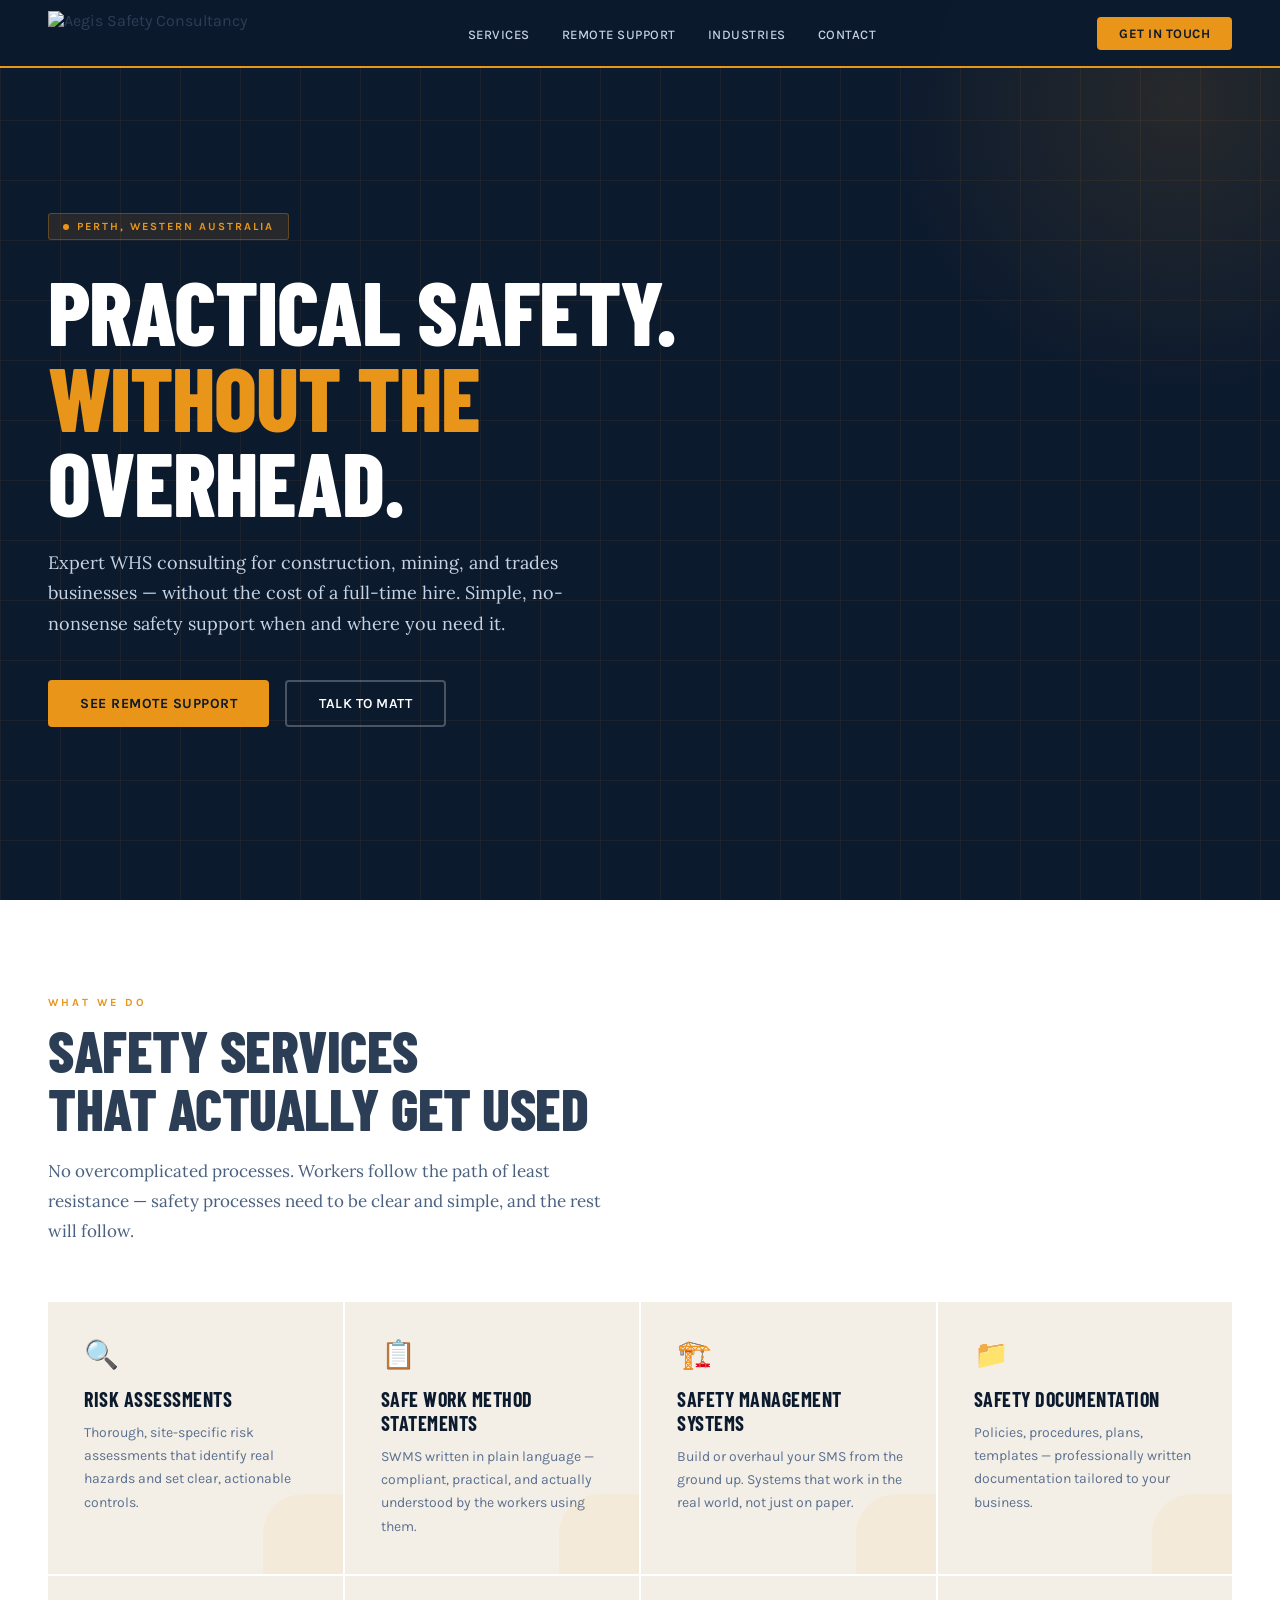
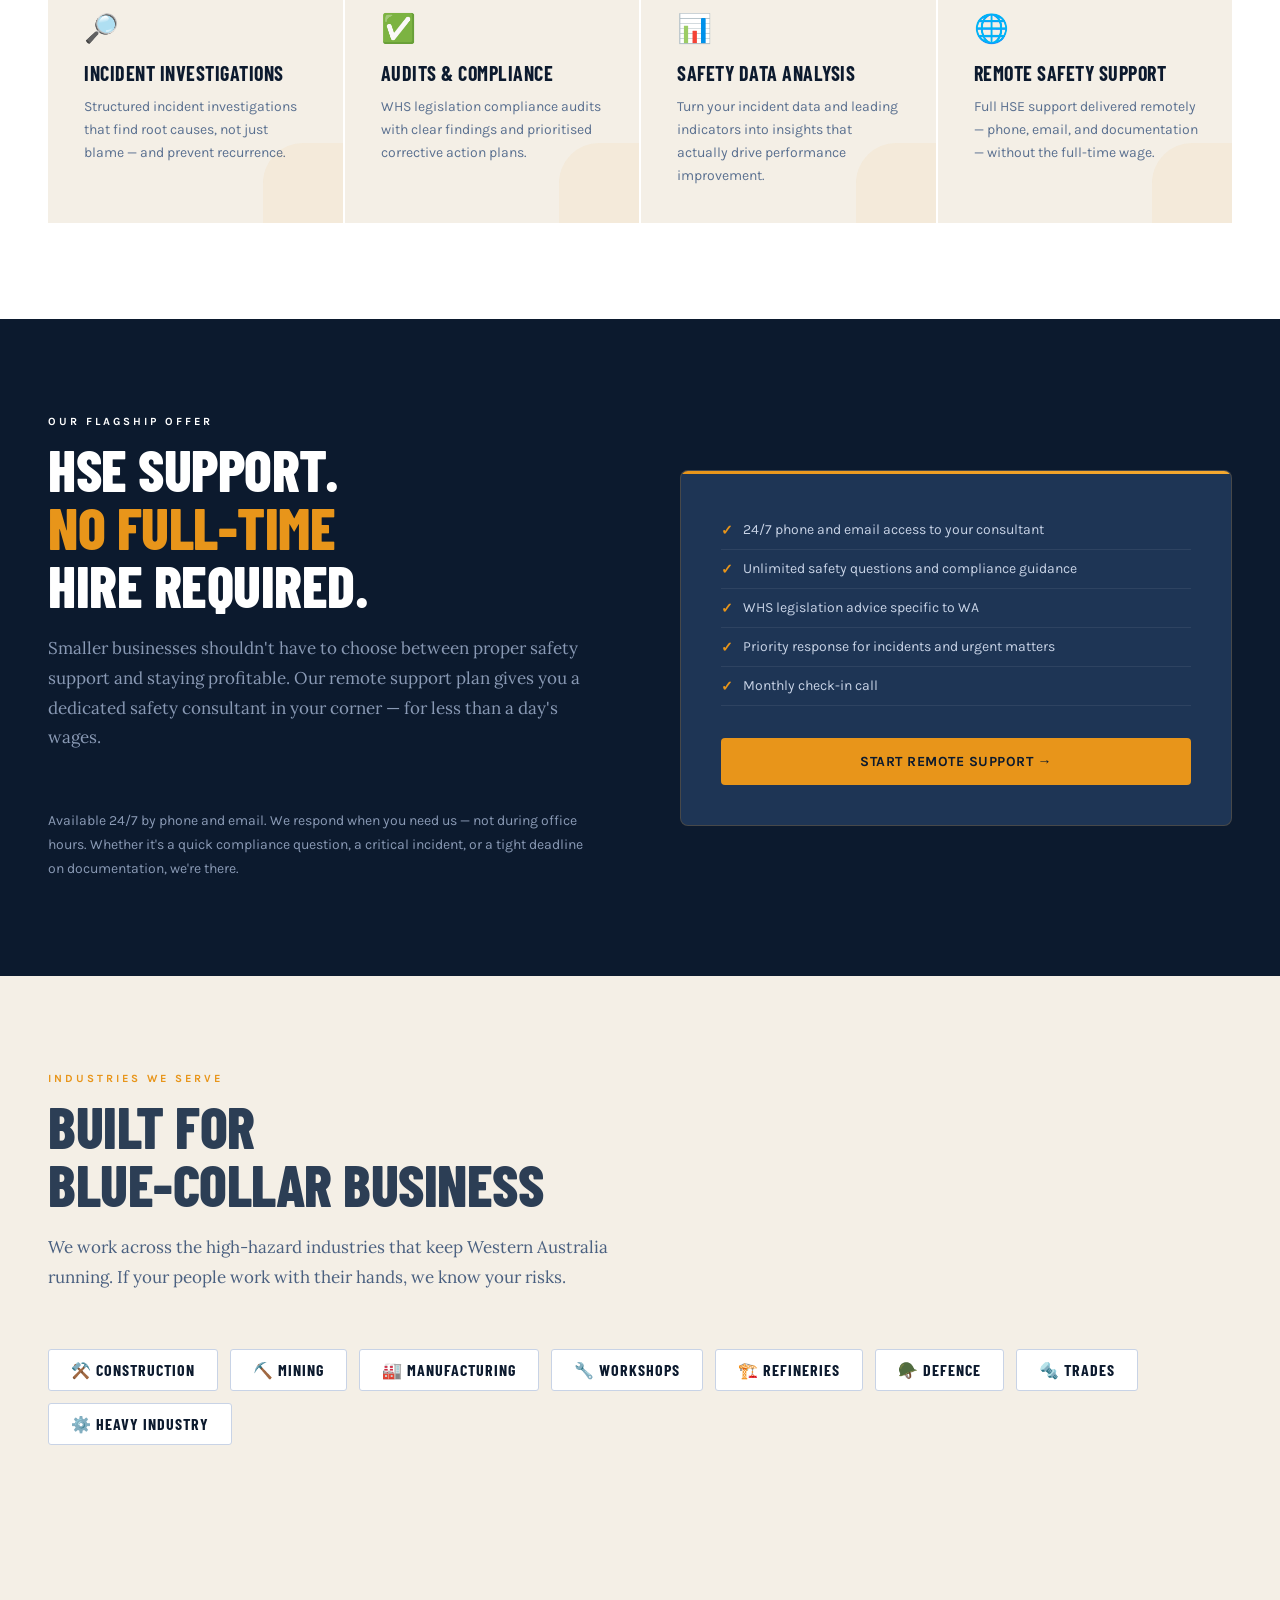
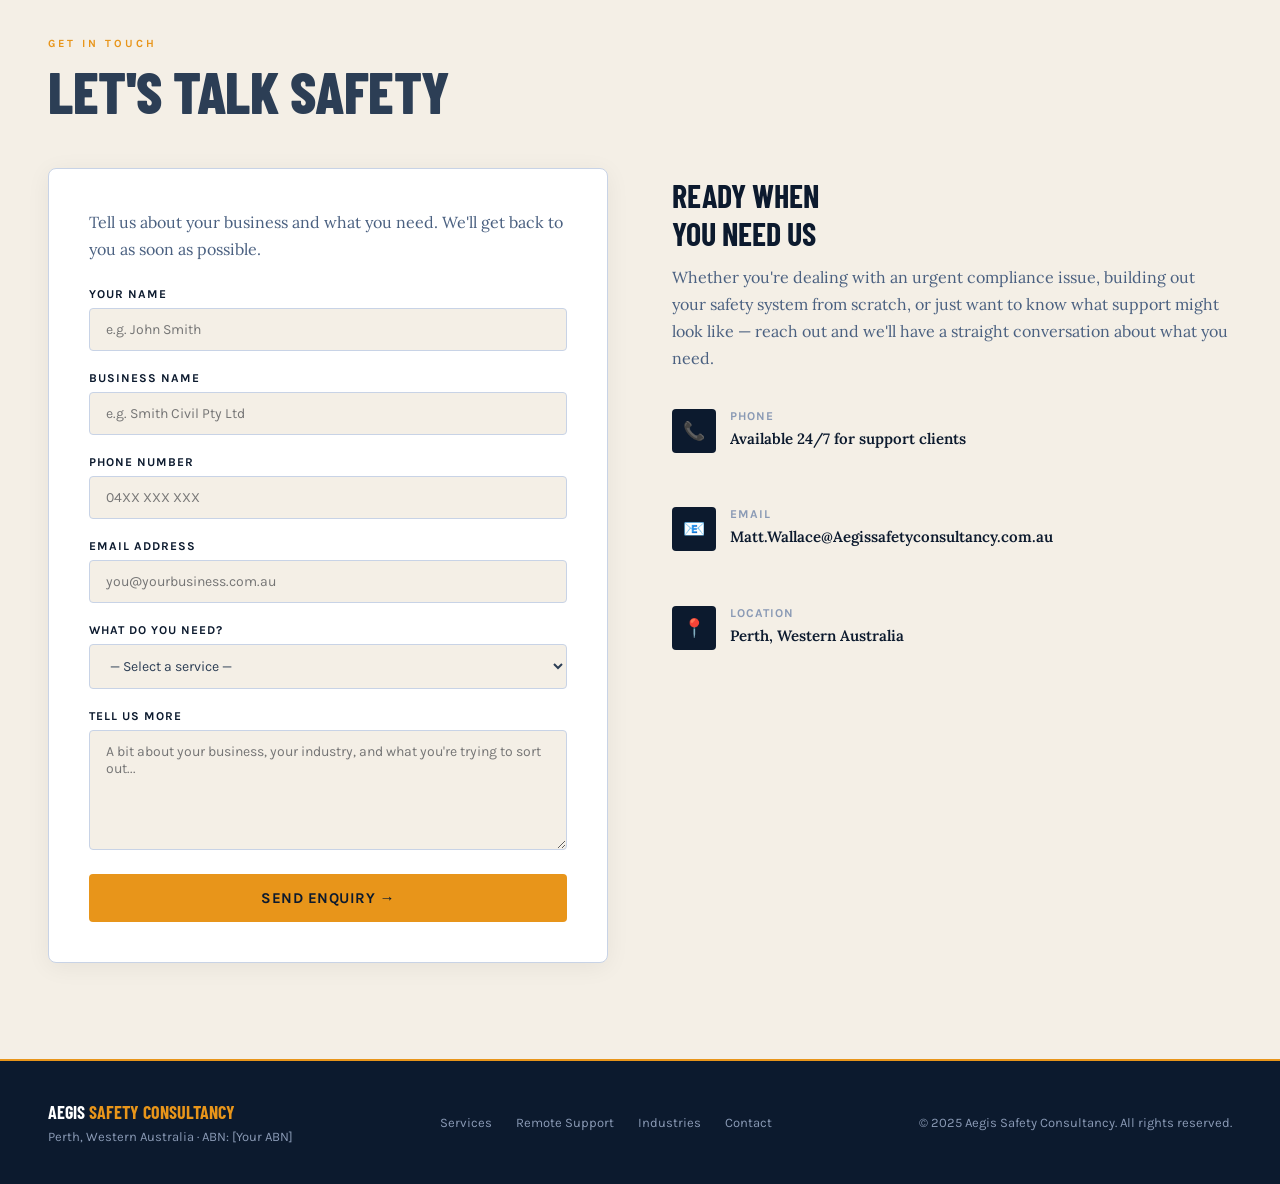
==== index.html @ 44a7de0d "Rename Website to index.html" ====
<!DOCTYPE html>
<html lang="en">
<head>
<meta charset="UTF-8" />
<meta name="viewport" content="width=device-width, initial-scale=1.0"/>
<title>Aegis Safety Consultancy | Perth, Western Australia</title>
<link href="https://fonts.googleapis.com/css2?family=Barlow+Condensed:wght@400;600;700;800&family=Lora:ital,wght@0,400;0,600;1,400&family=Karla:wght@400;500;600&display=swap" rel="stylesheet"/>
<style>
  :root {
    --navy: #0c1a2e;
    --navy-mid: #162640;
    --navy-light: #1e3555;
    --amber: #e8951a;
    --amber-light: #f5a930;
    --offwhite: #f4efe6;
    --white: #ffffff;
    --gray: #8a9ab5;
    --gray-light: #c8d3e6;
    --text-dark: #0c1a2e;
    --text-body: #2c3e55;
  }

  *, *::before, *::after { box-sizing: border-box; margin: 0; padding: 0; }

  html { scroll-behavior: smooth; }

  body {
    font-family: 'Karla', sans-serif;
    background: var(--offwhite);
    color: var(--text-body);
    overflow-x: hidden;
  }

  /* ---- NAV ---- */
  nav {
    position: fixed; top: 0; left: 0; right: 0; z-index: 100;
    background: rgba(12, 26, 46, 0.97);
    backdrop-filter: blur(8px);
    border-bottom: 2px solid var(--amber);
    display: flex; align-items: center; justify-content: space-between;
    padding: 0 48px; height: 68px;
  }
  .nav-logo {
    display: flex; align-items: center;
  }
  .nav-logo img { height: 44px; width: auto; display: block; }
  .nav-links { display: flex; gap: 32px; list-style: none; }
  .nav-links a {
    color: var(--gray-light); text-decoration: none;
    font-size: 13px; font-weight: 500; letter-spacing: 0.5px;
    text-transform: uppercase; transition: color 0.2s;
  }
  .nav-links a:hover { color: var(--amber); }
  .nav-cta {
    background: var(--amber); color: var(--navy);
    padding: 9px 22px; border-radius: 4px;
    font-weight: 700; font-size: 13px; letter-spacing: 0.5px;
    text-decoration: none; text-transform: uppercase;
    transition: background 0.2s;
  }
  .nav-cta:hover { background: var(--amber-light); }

  /* ---- HERO ---- */
  #hero {
    min-height: 100vh;
    background: var(--navy);
    display: flex; align-items: center;
    position: relative; overflow: hidden;
    padding: 120px 48px 80px;
  }
  .hero-grid-bg {
    position: absolute; inset: 0;
    background-image:
      linear-gradient(rgba(232,149,26,0.07) 1px, transparent 1px),
      linear-gradient(90deg, rgba(232,149,26,0.07) 1px, transparent 1px);
    background-size: 60px 60px;
  }
  .hero-glow {
    position: absolute; top: -200px; right: -200px;
    width: 600px; height: 600px;
    background: radial-gradient(circle, rgba(232,149,26,0.12) 0%, transparent 70%);
    pointer-events: none;
  }
  .hero-content { position: relative; max-width: 800px; }
  .hero-tag {
    display: inline-flex; align-items: center; gap: 8px;
    background: rgba(232,149,26,0.12); border: 1px solid rgba(232,149,26,0.3);
    color: var(--amber); padding: 6px 14px; border-radius: 3px;
    font-size: 11px; font-weight: 700; letter-spacing: 2px; text-transform: uppercase;
    margin-bottom: 28px;
  }
  .hero-tag::before { content: ''; width: 6px; height: 6px; background: var(--amber); border-radius: 50%; display: block; }
  h1 {
    font-family: 'Barlow Condensed', sans-serif;
    font-size: clamp(52px, 7vw, 92px);
    font-weight: 800; line-height: 0.95;
    color: var(--white); text-transform: uppercase;
    letter-spacing: -1px; margin-bottom: 24px;
  }
  h1 em { color: var(--amber); font-style: normal; }
  .hero-sub {
    font-family: 'Lora', serif; font-size: 18px; line-height: 1.7;
    color: var(--gray-light); max-width: 560px; margin-bottom: 40px;
  }
  .hero-actions { display: flex; gap: 16px; flex-wrap: wrap; }
  .btn-primary {
    background: var(--amber); color: var(--navy);
    padding: 15px 32px; border-radius: 4px;
    font-weight: 700; font-size: 14px; letter-spacing: 0.5px;
    text-decoration: none; text-transform: uppercase;
    transition: all 0.2s; display: inline-block;
  }
  .btn-primary:hover { background: var(--amber-light); transform: translateY(-1px); }
  .btn-outline {
    border: 2px solid rgba(255,255,255,0.25); color: var(--white);
    padding: 13px 32px; border-radius: 4px;
    font-weight: 600; font-size: 14px; letter-spacing: 0.5px;
    text-decoration: none; text-transform: uppercase;
    transition: all 0.2s; display: inline-block;
  }
  .btn-outline:hover { border-color: var(--amber); color: var(--amber); }

  /* ---- SECTION SHARED ---- */
  section { padding: 96px 48px; }
  .section-tag {
    font-size: 11px; font-weight: 700; letter-spacing: 3px;
    text-transform: uppercase; color: var(--amber); margin-bottom: 12px;
  }
  h2 {
    font-family: 'Barlow Condensed', sans-serif;
    font-size: clamp(36px, 5vw, 58px); font-weight: 800;
    text-transform: uppercase; line-height: 1; letter-spacing: -0.5px;
    margin-bottom: 20px;
  }
  .lead {
    font-family: 'Lora', serif; font-size: 17px; line-height: 1.75;
    color: #4a6080; max-width: 560px; margin-bottom: 56px;
  }

  /* ---- SERVICES ---- */
  #services { background: var(--white); }
  .services-grid {
    display: grid; grid-template-columns: repeat(auto-fill, minmax(280px, 1fr));
    gap: 2px;
  }
  .service-card {
    background: var(--offwhite); padding: 36px 32px;
    border-left: 4px solid transparent;
    transition: all 0.25s;
    position: relative; overflow: hidden;
  }
  .service-card::before {
    content: ''; position: absolute; bottom: 0; right: 0;
    width: 80px; height: 80px;
    background: rgba(232,149,26,0.06);
    border-radius: 50% 0 0 0;
    transition: all 0.3s;
  }
  .service-card:hover { background: var(--navy); border-left-color: var(--amber); }
  .service-card:hover .service-icon { color: var(--amber); }
  .service-card:hover .service-title { color: var(--white); }
  .service-card:hover .service-desc { color: var(--gray); }
  .service-icon { font-size: 28px; margin-bottom: 16px; }
  .service-title {
    font-family: 'Barlow Condensed', sans-serif;
    font-size: 20px; font-weight: 700; text-transform: uppercase;
    letter-spacing: 0.5px; margin-bottom: 10px; color: var(--navy);
    transition: color 0.25s;
  }
  .service-desc { font-size: 14px; line-height: 1.65; color: #5a7090; transition: color 0.25s; }

  /* ---- REMOTE SUPPORT ---- */
  #remote {
    background: var(--navy);
    display: grid; grid-template-columns: 1fr 1fr; gap: 80px; align-items: center;
  }
  #remote h2, #remote .section-tag { color: var(--white); }
  #remote h2 em { color: var(--amber); font-style: normal; }
  #remote .lead { color: var(--gray); }
  .remote-card {
    background: var(--navy-light); border: 1px solid rgba(232,149,26,0.2);
    border-radius: 8px; padding: 40px; position: relative; overflow: hidden;
  }
  .remote-card::before {
    content: ''; position: absolute; top: 0; left: 0; right: 0; height: 3px;
    background: linear-gradient(90deg, var(--amber), var(--amber-light));
  }
  .remote-features { list-style: none; margin-bottom: 32px; }
  .remote-features li {
    color: var(--gray-light); font-size: 14px; padding: 10px 0;
    border-bottom: 1px solid rgba(255,255,255,0.07);
    display: flex; align-items: flex-start; gap: 10px;
  }
  .remote-features li::before { content: '✓'; color: var(--amber); font-weight: 700; flex-shrink: 0; margin-top: 1px; }

  /* ---- SECTORS ---- */
  #sectors { background: var(--offwhite); }
  .sectors-grid {
    display: flex; flex-wrap: wrap; gap: 12px; margin-top: 40px;
  }
  .sector-pill {
    background: var(--white); border: 1.5px solid var(--gray-light);
    padding: 10px 22px; border-radius: 3px;
    font-family: 'Barlow Condensed', sans-serif;
    font-size: 16px; font-weight: 700; text-transform: uppercase;
    letter-spacing: 1px; color: var(--navy);
    transition: all 0.2s; cursor: default;
  }
  .sector-pill:hover { background: var(--navy); color: var(--amber); border-color: var(--navy); }

  /* ---- CONTACT ---- */
  #contact { background: var(--offwhite); }
  .contact-grid { display: grid; grid-template-columns: 1fr 1fr; gap: 64px; }
  .contact-form-wrap {
    background: var(--white); border-radius: 8px; padding: 40px;
    border: 1px solid var(--gray-light); box-shadow: 0 4px 24px rgba(0,0,0,0.06);
  }
  .form-group { margin-bottom: 20px; }
  label { display: block; font-size: 12px; font-weight: 700; letter-spacing: 1px;
    text-transform: uppercase; color: var(--navy); margin-bottom: 7px; }
  input, textarea, select {
    width: 100%; padding: 12px 16px; border: 1.5px solid var(--gray-light);
    border-radius: 4px; font-family: 'Karla', sans-serif; font-size: 14px;
    color: var(--text-body); background: var(--offwhite);
    transition: border-color 0.2s; outline: none;
  }
  input:focus, textarea:focus, select:focus { border-color: var(--amber); background: var(--white); }
  textarea { resize: vertical; min-height: 120px; }
  .contact-info { padding-top: 8px; }
  .contact-info h3 {
    font-family: 'Barlow Condensed', sans-serif;
    font-size: 32px; font-weight: 700; text-transform: uppercase;
    color: var(--navy); margin-bottom: 12px;
  }
  .contact-info p { font-family: 'Lora', serif; font-size: 16px; line-height: 1.7; color: #4a6080; margin-bottom: 36px; }
  .contact-items { display: flex; flex-direction: column; gap: 20px; }
  .contact-item { display: flex; align-items: flex-start; gap: 14px; }
  .contact-item-icon {
    width: 44px; height: 44px; border-radius: 4px;
    background: var(--navy); display: flex; align-items: center; justify-content: center;
    font-size: 18px; flex-shrink: 0;
  }
  .contact-item-text strong { display: block; font-size: 12px; letter-spacing: 1px;
    text-transform: uppercase; color: var(--gray); margin-bottom: 3px; }
  .contact-item-text p { font-size: 15px; color: var(--navy); font-weight: 600; }

  /* ---- FOOTER ---- */
  footer {
    background: var(--navy); padding: 40px 48px;
    display: flex; align-items: center; justify-content: space-between;
    border-top: 2px solid var(--amber);
  }
  .footer-left {
    font-family: 'Barlow Condensed', sans-serif;
    font-size: 18px; font-weight: 700; color: var(--white); text-transform: uppercase;
  }
  .footer-left span { color: var(--amber); }
  footer p { color: var(--gray); font-size: 13px; }
  .footer-links { display: flex; gap: 24px; }
  .footer-links a { color: var(--gray); text-decoration: none; font-size: 13px; transition: color 0.2s; }
  .footer-links a:hover { color: var(--amber); }

  /* ---- ANIMATIONS ---- */
  @keyframes fadeUp {
    from { opacity: 0; transform: translateY(24px); }
    to { opacity: 1; transform: translateY(0); }
  }
  .hero-tag { animation: fadeUp 0.5s ease both; }
  h1 { animation: fadeUp 0.5s 0.1s ease both; }
  .hero-sub { animation: fadeUp 0.5s 0.2s ease both; }
  .hero-actions { animation: fadeUp 0.5s 0.3s ease both; }

  /* ---- RESPONSIVE ---- */
  @media (max-width: 900px) {
    nav { padding: 0 24px; }
    .nav-links { display: none; }
    section { padding: 72px 24px; }
    #hero { padding: 100px 24px 64px; }
    #remote, .contact-grid { grid-template-columns: 1fr; gap: 48px; }
    footer { flex-direction: column; gap: 16px; text-align: center; }
    .footer-links { justify-content: center; }
  }
</style>
</head>
<body>

<!-- NAV -->
<nav>
  <div class="nav-logo">
    <img src="[data-uri]" alt="Aegis Safety Consultancy"/>
  </div>
  <ul class="nav-links">
    <li><a href="#services">Services</a></li>
    <li><a href="#remote">Remote Support</a></li>
    <li><a href="#sectors">Industries</a></li>
    <li><a href="#contact">Contact</a></li>
  </ul>
  <a href="#contact" class="nav-cta">Get in Touch</a>
</nav>

<!-- HERO -->
<section id="hero">
  <div class="hero-grid-bg"></div>
  <div class="hero-glow"></div>
  <div class="hero-content">
    <div class="hero-tag">Perth, Western Australia</div>
    <h1>Practical Safety.<br/><em>Without the</em><br/>Overhead.</h1>
    <p class="hero-sub">
      Expert WHS consulting for construction, mining, and trades businesses — without the cost of a full-time hire. Simple, no-nonsense safety support when and where you need it.
    </p>
    <div class="hero-actions">
      <a href="#remote" class="btn-primary">See Remote Support</a>
      <a href="#contact" class="btn-outline">Talk to Matt</a>
    </div>
  </div>
</section>

<!-- SERVICES -->
<section id="services">
  <div class="section-tag">What We Do</div>
  <h2>Safety Services<br/>That Actually Get Used</h2>
  <p class="lead">No overcomplicated processes. Workers follow the path of least resistance — safety processes need to be clear and simple, and the rest will follow.</p>
  <div class="services-grid">
    <div class="service-card">
      <div class="service-icon">🔍</div>
      <div class="service-title">Risk Assessments</div>
      <div class="service-desc">Thorough, site-specific risk assessments that identify real hazards and set clear, actionable controls.</div>
    </div>
    <div class="service-card">
      <div class="service-icon">📋</div>
      <div class="service-title">Safe Work Method Statements</div>
      <div class="service-desc">SWMS written in plain language — compliant, practical, and actually understood by the workers using them.</div>
    </div>
    <div class="service-card">
      <div class="service-icon">🏗️</div>
      <div class="service-title">Safety Management Systems</div>
      <div class="service-desc">Build or overhaul your SMS from the ground up. Systems that work in the real world, not just on paper.</div>
    </div>
    <div class="service-card">
      <div class="service-icon">📁</div>
      <div class="service-title">Safety Documentation</div>
      <div class="service-desc">Policies, procedures, plans, templates — professionally written documentation tailored to your business.</div>
    </div>
    <div class="service-card">
      <div class="service-icon">🔎</div>
      <div class="service-title">Incident Investigations</div>
      <div class="service-desc">Structured incident investigations that find root causes, not just blame — and prevent recurrence.</div>
    </div>
    <div class="service-card">
      <div class="service-icon">✅</div>
      <div class="service-title">Audits & Compliance</div>
      <div class="service-desc">WHS legislation compliance audits with clear findings and prioritised corrective action plans.</div>
    </div>
    <div class="service-card">
      <div class="service-icon">📊</div>
      <div class="service-title">Safety Data Analysis</div>
      <div class="service-desc">Turn your incident data and leading indicators into insights that actually drive performance improvement.</div>
    </div>
    <div class="service-card">
      <div class="service-icon">🌐</div>
      <div class="service-title">Remote Safety Support</div>
      <div class="service-desc">Full HSE support delivered remotely — phone, email, and documentation — without the full-time wage.</div>
    </div>
  </div>
</section>

<!-- REMOTE SUPPORT -->
<section id="remote">
  <div>
    <div class="section-tag">Our Flagship Offer</div>
    <h2>HSE Support.<br/><em>No Full-Time</em><br/>Hire Required.</h2>
    <p class="lead">Smaller businesses shouldn't have to choose between proper safety support and staying profitable. Our remote support plan gives you a dedicated safety consultant in your corner — for less than a day's wages.</p>
    <p style="color:var(--gray); font-size:14px; line-height:1.7;">Available 24/7 by phone and email. We respond when you need us — not during office hours. Whether it's a quick compliance question, a critical incident, or a tight deadline on documentation, we're there.</p>
  </div>
  <div>
    <div class="remote-card">
      <ul class="remote-features">
        <li>24/7 phone and email access to your consultant</li>
        <li>Unlimited safety questions and compliance guidance</li>
        <li>WHS legislation advice specific to WA</li>
        <li>Priority response for incidents and urgent matters</li>
        <li>Monthly check-in call</li>
      </ul>
      <a href="#contact" class="btn-primary" style="width:100%; text-align:center; display:block;">Start Remote Support →</a>
    </div>
  </div>
</section>

<!-- SECTORS -->
<section id="sectors">
  <div class="section-tag">Industries We Serve</div>
  <h2>Built for<br/>Blue-Collar Business</h2>
  <p class="lead">We work across the high-hazard industries that keep Western Australia running. If your people work with their hands, we know your risks.</p>
  <div class="sectors-grid">
    <div class="sector-pill">⚒️ Construction</div>
    <div class="sector-pill">⛏️ Mining</div>
    <div class="sector-pill">🏭 Manufacturing</div>
    <div class="sector-pill">🔧 Workshops</div>
    <div class="sector-pill">🏗️ Refineries</div>
    <div class="sector-pill">🪖 Defence</div>
    <div class="sector-pill">🔩 Trades</div>
    <div class="sector-pill">⚙️ Heavy Industry</div>
  </div>
</section>

<!-- CONTACT -->
<section id="contact">
  <div class="section-tag">Get in Touch</div>
  <h2>Let's Talk Safety</h2>
  <div class="contact-grid" style="margin-top:48px;">
    <div class="contact-form-wrap">
      <div style="margin-bottom:24px;">
        <p style="font-family:'Lora',serif; color:#4a6080; line-height:1.7;">Tell us about your business and what you need. We'll get back to you as soon as possible.</p>
      </div>
      <div class="form-group">
        <label>Your Name</label>
        <input type="text" placeholder="e.g. John Smith"/>
      </div>
      <div class="form-group">
        <label>Business Name</label>
        <input type="text" placeholder="e.g. Smith Civil Pty Ltd"/>
      </div>
      <div class="form-group">
        <label>Phone Number</label>
        <input type="tel" placeholder="04XX XXX XXX"/>
      </div>
      <div class="form-group">
        <label>Email Address</label>
        <input type="email" placeholder="you@yourbusiness.com.au"/>
      </div>
      <div class="form-group">
        <label>What Do You Need?</label>
        <select>
          <option value="">— Select a service —</option>
          <option>Remote Support</option>
          <option>Risk Assessment</option>
          <option>SWMS Writing</option>
          <option>Safety Management System</option>
          <option>Incident Investigation</option>
          <option>Audit & Compliance</option>
          <option>Project / Lump Sum Quote</option>
          <option>Something Else</option>
        </select>
      </div>
      <div class="form-group">
        <label>Tell Us More</label>
        <textarea placeholder="A bit about your business, your industry, and what you're trying to sort out..."></textarea>
      </div>
      <button class="btn-primary" style="width:100%; border:none; cursor:pointer; font-family:'Karla',sans-serif; font-size:15px;">Send Enquiry →</button>
    </div>
    <div class="contact-info">
      <h3>Ready When<br/>You Need Us</h3>
      <p>Whether you're dealing with an urgent compliance issue, building out your safety system from scratch, or just want to know what support might look like — reach out and we'll have a straight conversation about what you need.</p>
      <div class="contact-items">
        <div class="contact-item">
          <div class="contact-item-icon">📞</div>
          <div class="contact-item-text">
            <strong>Phone</strong>
            <p>Available 24/7 for support clients</p>
          </div>
        </div>
        <div class="contact-item">
          <div class="contact-item-icon">📧</div>
          <div class="contact-item-text">
            <strong>Email</strong>
            <p>Matt.Wallace@Aegissafetyconsultancy.com.au</p>
          </div>
        </div>
        <div class="contact-item">
          <div class="contact-item-icon">📍</div>
          <div class="contact-item-text">
            <strong>Location</strong>
            <p>Perth, Western Australia</p>
          </div>
        </div>
      </div>
    </div>
  </div>
</section>

<!-- FOOTER -->
<footer>
  <div>
    <div class="footer-left">Aegis <span>Safety Consultancy</span></div>
    <p style="margin-top:6px;">Perth, Western Australia · ABN: [Your ABN]</p>
  </div>
  <div class="footer-links">
    <a href="#services">Services</a>
    <a href="#remote">Remote Support</a>
    <a href="#sectors">Industries</a>
    <a href="#contact">Contact</a>
  </div>
  <p>© 2025 Aegis Safety Consultancy. All rights reserved.</p>
</footer>

</body>
</html>
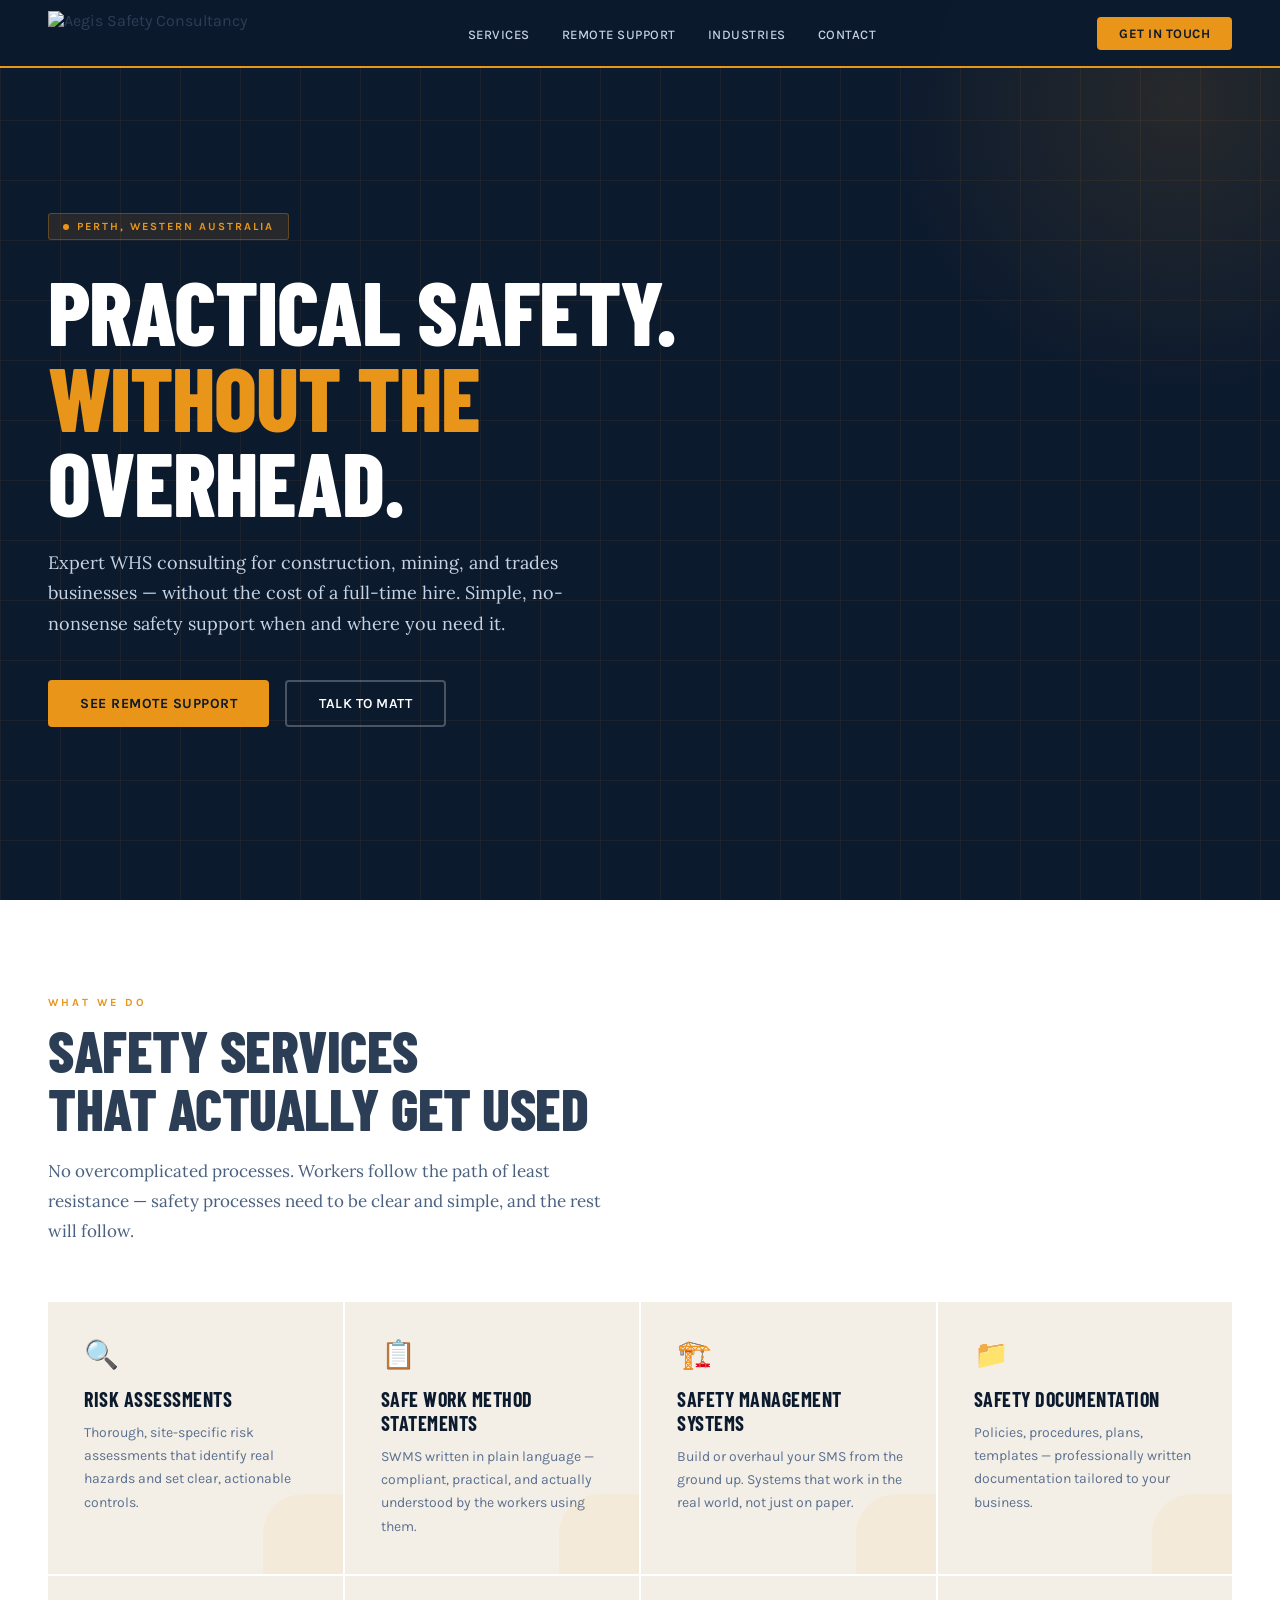
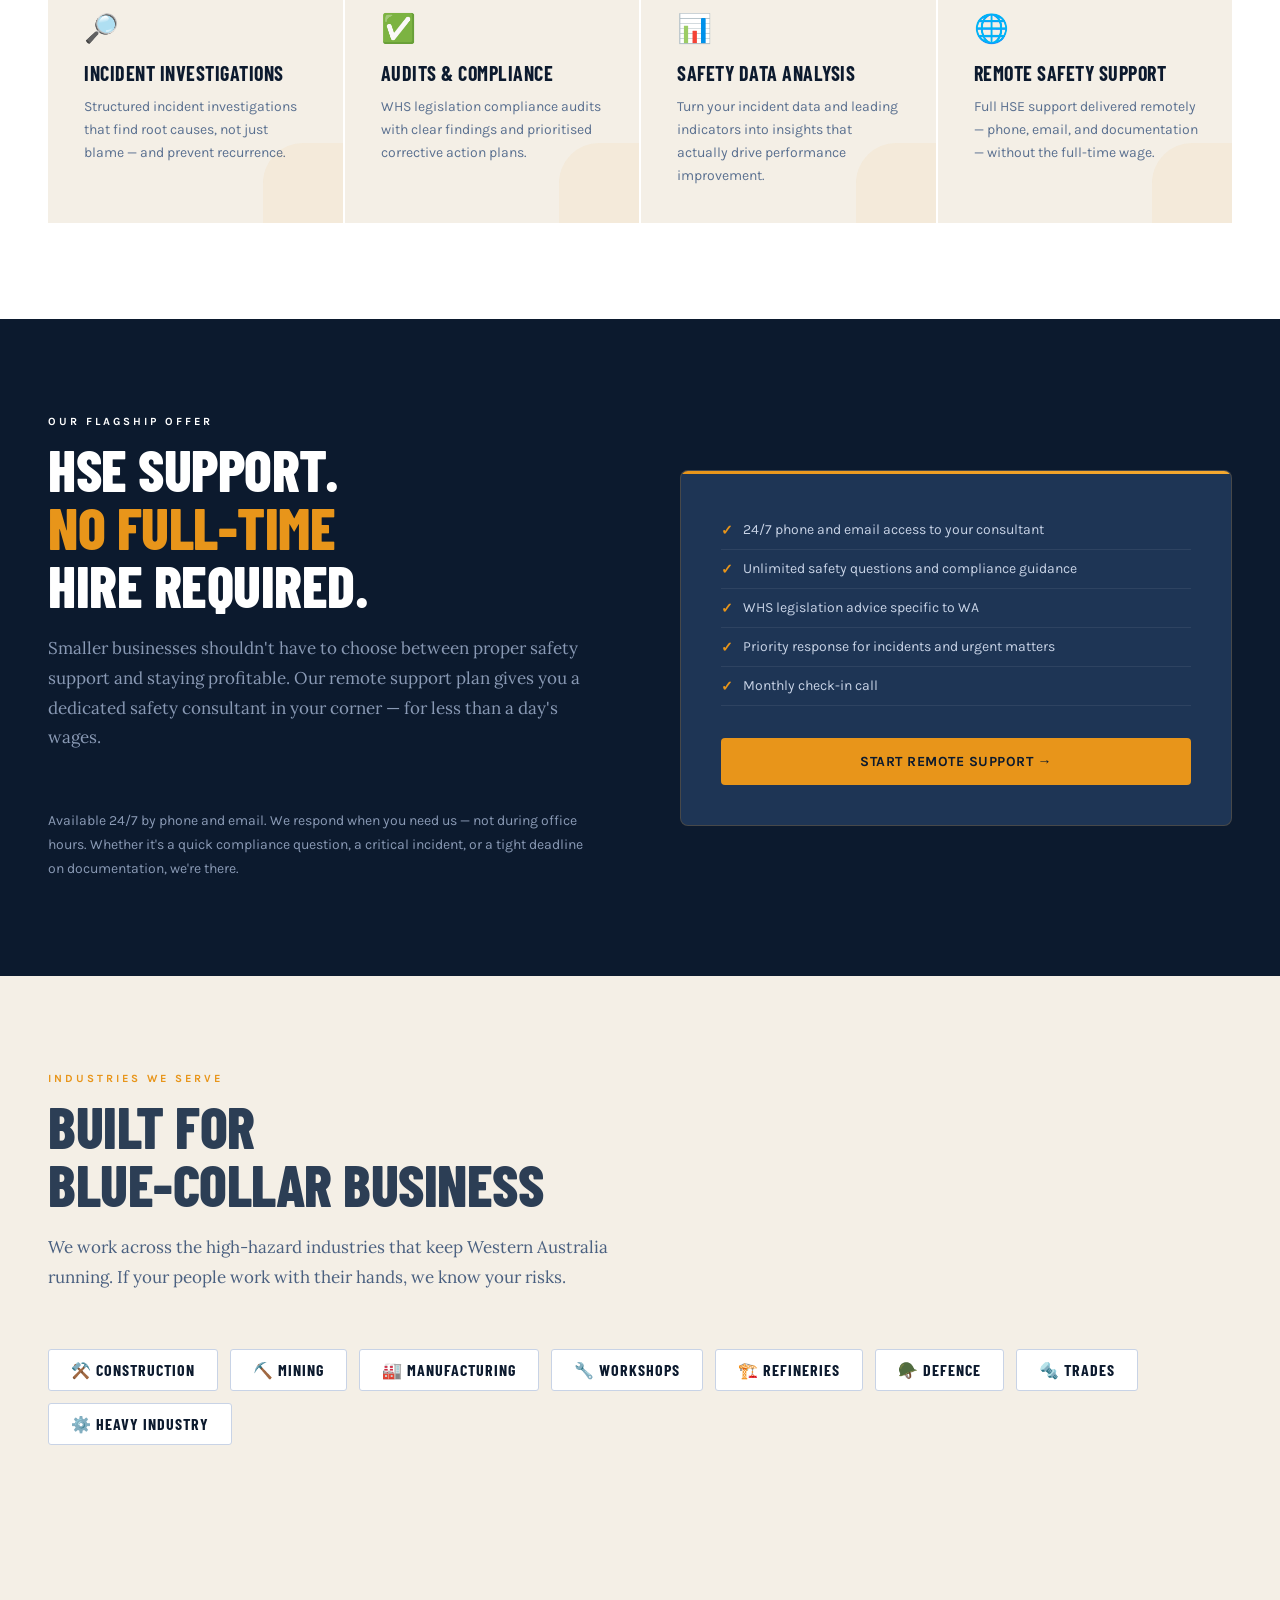
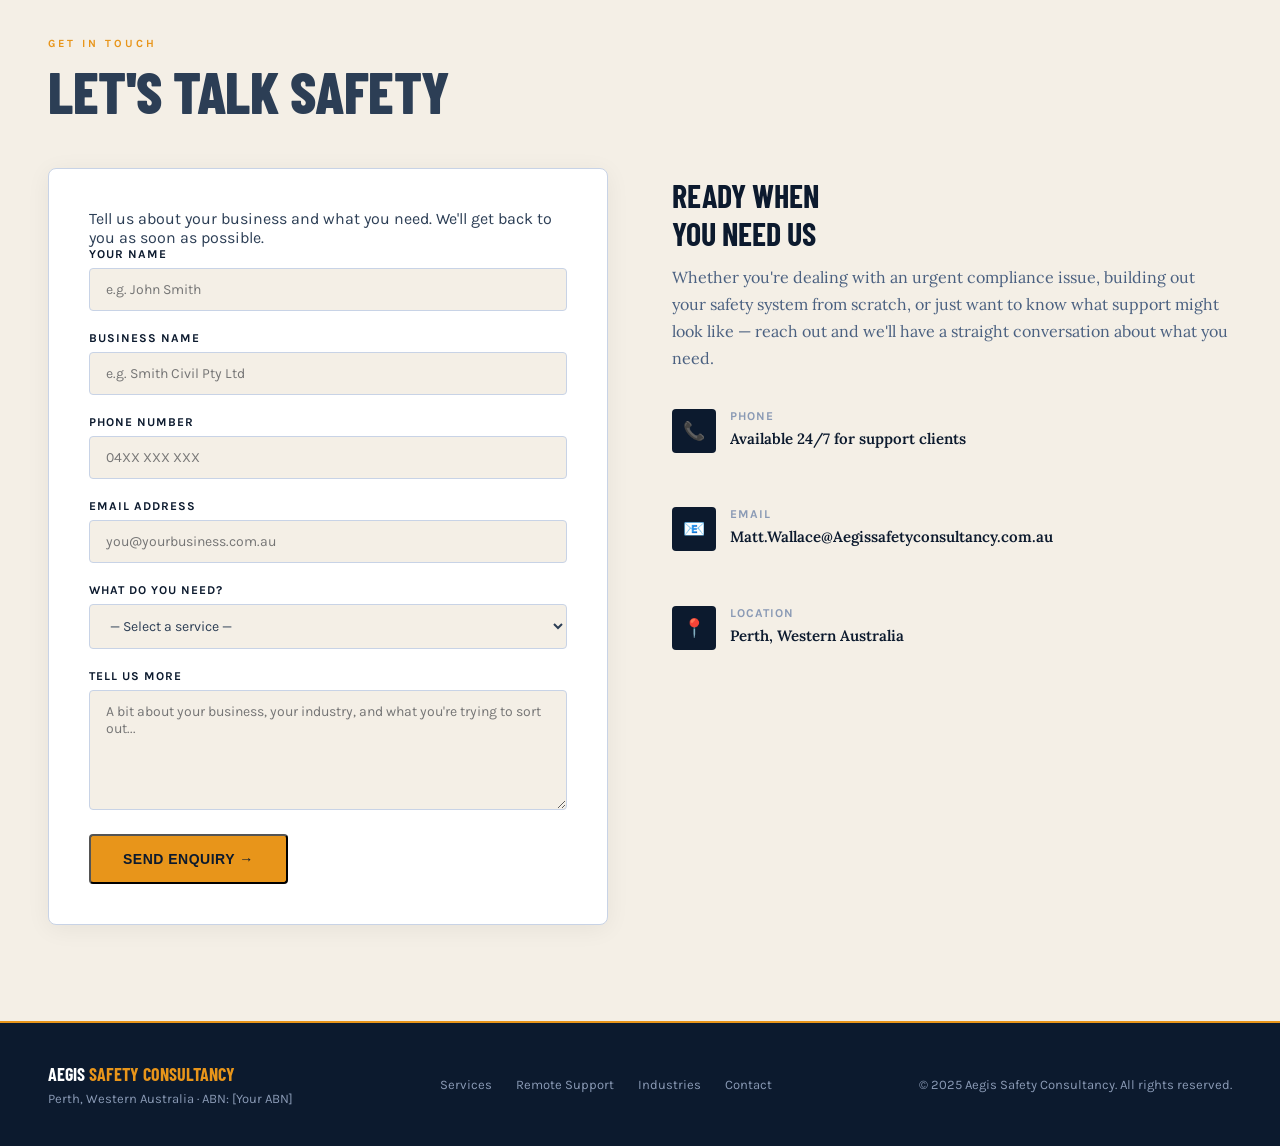
==== commit 2789dfce: "Enable Netlify Forms on contact form" ====
--- a/index.html
+++ b/index.html
@@ -409,45 +409,48 @@
   <h2>Let's Talk Safety</h2>
   <div class="contact-grid" style="margin-top:48px;">
     <div class="contact-form-wrap">
-      <div style="margin-bottom:24px;">
-        <p style="font-family:'Lora',serif; color:#4a6080; line-height:1.7;">Tell us about your business and what you need. We'll get back to you as soon as possible.</p>
-      </div>
-      <div class="form-group">
-        <label>Your Name</label>
-        <input type="text" placeholder="e.g. John Smith"/>
-      </div>
-      <div class="form-group">
-        <label>Business Name</label>
-        <input type="text" placeholder="e.g. Smith Civil Pty Ltd"/>
-      </div>
-      <div class="form-group">
-        <label>Phone Number</label>
-        <input type="tel" placeholder="04XX XXX XXX"/>
-      </div>
-      <div class="form-group">
-        <label>Email Address</label>
-        <input type="email" placeholder="you@yourbusiness.com.au"/>
-      </div>
-      <div class="form-group">
-        <label>What Do You Need?</label>
-        <select>
-          <option value="">— Select a service —</option>
-          <option>Remote Support</option>
-          <option>Risk Assessment</option>
-          <option>SWMS Writing</option>
-          <option>Safety Management System</option>
-          <option>Incident Investigation</option>
-          <option>Audit & Compliance</option>
-          <option>Project / Lump Sum Quote</option>
-          <option>Something Else</option>
-        </select>
-      </div>
-      <div class="form-group">
-        <label>Tell Us More</label>
-        <textarea placeholder="A bit about your business, your industry, and what you're trying to sort out..."></textarea>
-      </div>
-      <button class="btn-primary" style="width:100%; border:none; cursor:pointer; font-family:'Karla',sans-serif; font-size:15px;">Send Enquiry →</button>
-    </div>
+            <form name="contact" method="POST" data-netlify="true">
+              <input type="hidden" name="form-name" value="contact">
+              <div>
+                <p>Tell us about your business and what you need. We'll get back to you as soon as possible.</p>
+              </div>
+              <div class="form-group">
+                <label for="name">Your Name</label>
+                <input type="text" id="name" name="name" placeholder="e.g. John Smith">
+              </div>
+              <div class="form-group">
+                <label for="business">Business Name</label>
+                <input type="text" id="business" name="business" placeholder="e.g. Smith Civil Pty Ltd">
+              </div>
+              <div class="form-group">
+                <label for="phone">Phone Number</label>
+                <input type="tel" id="phone" name="phone" placeholder="04XX XXX XXX">
+              </div>
+              <div class="form-group">
+                <label for="email">Email Address</label>
+                <input type="email" id="email" name="email" placeholder="you@yourbusiness.com.au">
+              </div>
+              <div class="form-group">
+                <label for="service">What Do You Need?</label>
+                <select id="service" name="service">
+                  <option value="">— Select a service —</option>
+                  <option value="Remote Support">Remote Support</option>
+                  <option value="Risk Assessment">Risk Assessment</option>
+                  <option value="SWMS Writing">SWMS Writing</option>
+                  <option value="Safety Management System">Safety Management System</option>
+                  <option value="Incident Investigation">Incident Investigation</option>
+                  <option value="Audit &amp; Compliance">Audit &amp; Compliance</option>
+                  <option value="Project / Lump Sum Quote">Project / Lump Sum Quote</option>
+                  <option value="Something Else">Something Else</option>
+                </select>
+              </div>
+              <div class="form-group">
+                <label for="message">Tell Us More</label>
+                <textarea id="message" name="message" placeholder="A bit about your business, your industry, and what you're trying to sort out..."></textarea>
+              </div>
+              <button type="submit" class="btn-primary">Send Enquiry &#8594;</button>
+            </form>
+          </div>
     <div class="contact-info">
       <h3>Ready When<br/>You Need Us</h3>
       <p>Whether you're dealing with an urgent compliance issue, building out your safety system from scratch, or just want to know what support might look like — reach out and we'll have a straight conversation about what you need.</p>
